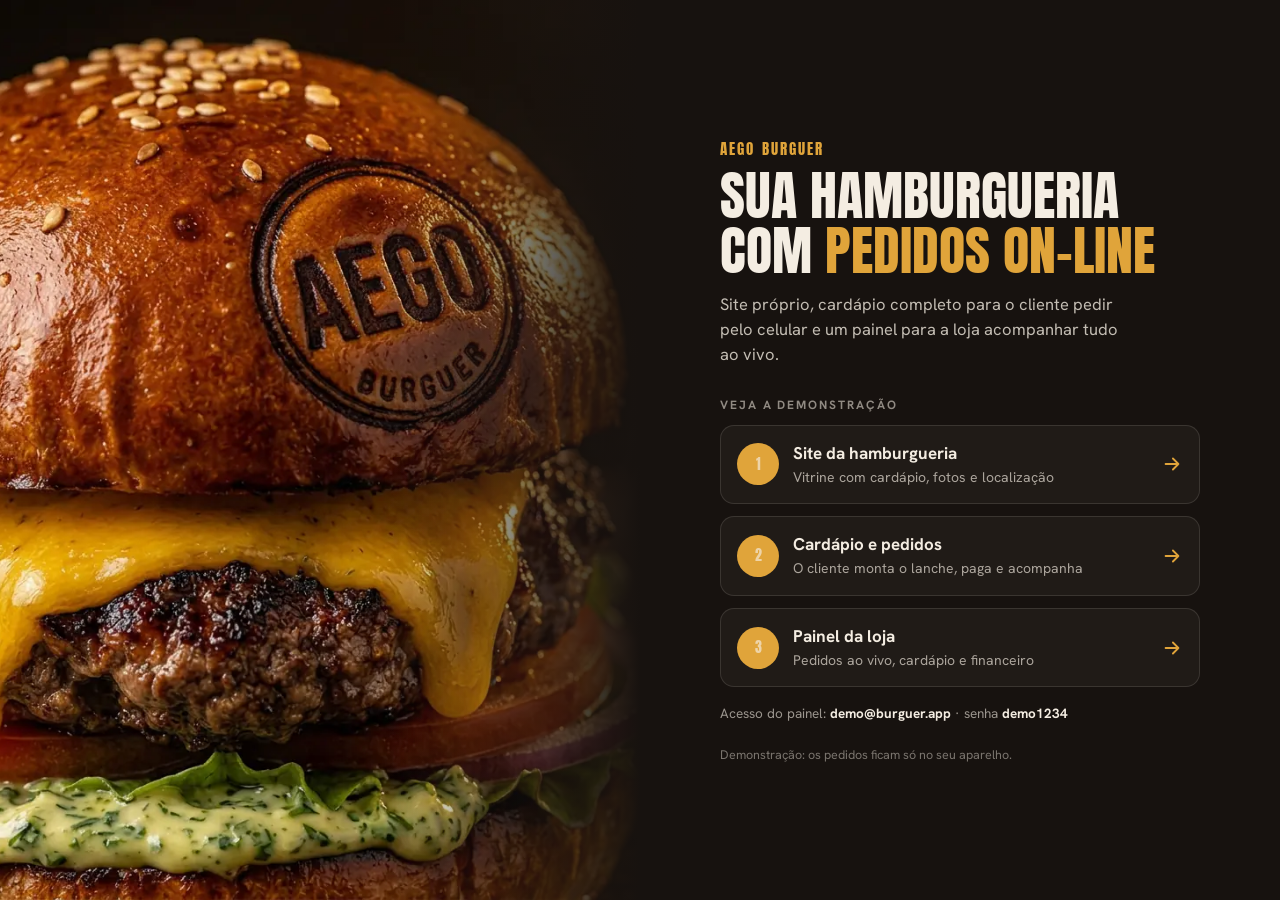
==== index.html @ 02b7fad6 "AEGO Burguer: entrada com os 3 sites + demo (site, cardápio e painel)" ====
<!doctype html>
<html lang="pt-BR">
<head>
<meta charset="utf-8">
<meta name="viewport" content="width=device-width,initial-scale=1,viewport-fit=cover">
<title>AEGO Burguer · Site, cardápio e pedidos para hamburguerias</title>
<meta name="description" content="Site próprio, cardápio com pedidos on-line e painel da loja para a sua hamburgueria.">
<meta name="theme-color" content="#17120f">
<link rel="icon" href="/demo/icons/favicon-32.png" sizes="32x32" type="image/png">
<link rel="apple-touch-icon" href="/demo/icons/apple-touch-icon.png">
<meta property="og:title" content="AEGO Burguer">
<meta property="og:description" content="Site, cardápio com pedidos e painel da loja para hamburguerias.">
<meta property="og:image" content="/demo/img/hero-aego.webp">
<link rel="preload" href="/demo/img/hero-aego-m.webp" as="image" fetchpriority="high">
<link rel="preload" href="/demo/fonts/anton.woff2" as="font" type="font/woff2" crossorigin>
<style>
@font-face{font-family:"Anton";src:url(/demo/fonts/anton.woff2) format("woff2");font-display:swap}
@font-face{font-family:"Hanken Grotesk";src:url(/demo/fonts/hanken-grotesk.woff2) format("woff2");font-weight:100 900;font-display:swap}
:root{--amb:#e0a43a;--carvao:#17120f;--creme:#f4ede2;--ease:cubic-bezier(.2,.8,.2,1)}
*{box-sizing:border-box;margin:0;padding:0}
html,body{background:var(--carvao)}
body{font-family:"Hanken Grotesk",system-ui,sans-serif;color:var(--creme);min-height:100vh;overflow-x:hidden;-webkit-font-smoothing:antialiased}
a{color:inherit;text-decoration:none}
.capa{position:relative;width:100%;max-width:560px;margin:0 auto;aspect-ratio:1/1;overflow:hidden}
.capa .flut{position:absolute;inset:0;animation:flut 7s ease-in-out infinite alternate}
.capa img{width:100%;height:100%;object-fit:cover;display:block}
.capa::after{content:"";position:absolute;inset:0;pointer-events:none;background:linear-gradient(180deg,rgba(23,18,15,.35),rgba(23,18,15,0) 30%,rgba(23,18,15,0) 62%,var(--carvao) 100%)}
@keyframes flut{from{transform:translate3d(0,-1.5%,0) scale(1.04)}to{transform:translate3d(0,1.5%,0) scale(1.04)}}
main{max-width:560px;margin:-56px auto 0;padding:0 22px calc(36px + env(safe-area-inset-bottom));position:relative}
.marca{font-family:"Anton",Impact,sans-serif;font-size:15px;letter-spacing:.14em;text-transform:uppercase;color:var(--amb)}
h1{font-family:"Anton",Impact,sans-serif;font-weight:400;font-size:clamp(38px,11vw,54px);line-height:1.02;margin:8px 0 14px;text-transform:uppercase}
h1 em{font-style:normal;color:var(--amb)}
.lede{font-size:16.5px;line-height:1.5;color:rgba(244,237,226,.78);max-width:46ch}
.sec{margin:30px 0 12px;font-size:12px;letter-spacing:.16em;text-transform:uppercase;color:rgba(244,237,226,.55);font-weight:700}
.cards{display:grid;gap:12px}
.card{display:flex;align-items:center;gap:14px;padding:16px;border:1px solid rgba(244,237,226,.12);background:rgba(244,237,226,.04);border-radius:14px;transition:transform .25s var(--ease),border-color .25s,background .25s}
.card:active{transform:scale(.985)}
@media (hover:hover){.card:hover{transform:translateY(-2px);border-color:rgba(224,164,58,.55);background:rgba(224,164,58,.07)}}
.n{flex:0 0 auto;width:42px;height:42px;border-radius:50%;display:grid;place-items:center;font-family:"Anton",Impact,sans-serif;font-size:19px;background:var(--amb);color:var(--carvao)}
.card div{flex:1;min-width:0}
.card b{display:block;font-size:17px;margin-bottom:2px}
.card span{font-size:14px;color:rgba(244,237,226,.66);line-height:1.4}
.seta{flex:0 0 auto;width:22px;height:22px;stroke:var(--amb);fill:none;stroke-width:2;stroke-linecap:round;stroke-linejoin:round}
.login{margin-top:16px;font-size:13.5px;color:rgba(244,237,226,.6);line-height:1.5}
.login code{font-family:inherit;color:var(--creme);font-weight:700}
small{display:block;margin-top:22px;font-size:12.5px;color:rgba(244,237,226,.45)}
.entra{opacity:0;transform:translateY(14px);animation:sobe .6s var(--ease) forwards;animation-delay:calc(var(--i,0)*80ms + 120ms)}
@keyframes sobe{to{opacity:1;transform:none}}
@media (min-width:900px){
 body{display:grid;grid-template-columns:1fr 1fr;align-items:center;min-height:100vh}
 .capa{max-width:none;height:100vh;aspect-ratio:auto}
 .capa::after{background:linear-gradient(90deg,rgba(23,18,15,0) 60%,var(--carvao) 100%)}
 main{margin:0 auto;padding:48px 40px}
}
@media (prefers-reduced-motion:reduce){.capa .flut,.entra{animation:none!important;opacity:1;transform:none}}
</style>
</head>
<body>
<div class="capa" aria-hidden="true"><div class="flut"><img src="/demo/img/hero-aego-m.webp" alt="" width="1024" height="1024" fetchpriority="high" decoding="async"></div></div>
<main>
  <p class="marca entra" style="--i:0">AEGO Burguer</p>
  <h1 class="entra" style="--i:1">Sua hamburgueria com <em>pedidos on-line</em></h1>
  <p class="lede entra" style="--i:2">Site próprio, cardápio completo para o cliente pedir pelo celular e um painel para a loja acompanhar tudo ao vivo.</p>
  <p class="sec entra" style="--i:3">Veja a demonstração</p>
  <nav class="cards">
    <a class="card entra" style="--i:4" href="/demo/"><span class="n">1</span><div><b>Site da hamburgueria</b><span>Vitrine com cardápio, fotos e localização</span></div><svg class="seta" viewBox="0 0 24 24" aria-hidden="true"><path d="M5 12h14M13 6l6 6-6 6"/></svg></a>
    <a class="card entra" style="--i:5" href="/demo/pedir.html"><span class="n">2</span><div><b>Cardápio e pedidos</b><span>O cliente monta o lanche, paga e acompanha</span></div><svg class="seta" viewBox="0 0 24 24" aria-hidden="true"><path d="M5 12h14M13 6l6 6-6 6"/></svg></a>
    <a class="card entra" style="--i:6" href="/demo/painel.html"><span class="n">3</span><div><b>Painel da loja</b><span>Pedidos ao vivo, cardápio e financeiro</span></div><svg class="seta" viewBox="0 0 24 24" aria-hidden="true"><path d="M5 12h14M13 6l6 6-6 6"/></svg></a>
  </nav>
  <p class="login entra" style="--i:7">Acesso do painel: <code>demo@burguer.app</code> · senha <code>demo1234</code></p>
  <small>Demonstração: os pedidos ficam só no seu aparelho.</small>
</main>
<script>
document.addEventListener('visibilitychange',function(){var f=document.querySelector('.capa .flut');if(f)f.style.animationPlayState=document.hidden?'paused':'running'});
</script>
</body>
</html>
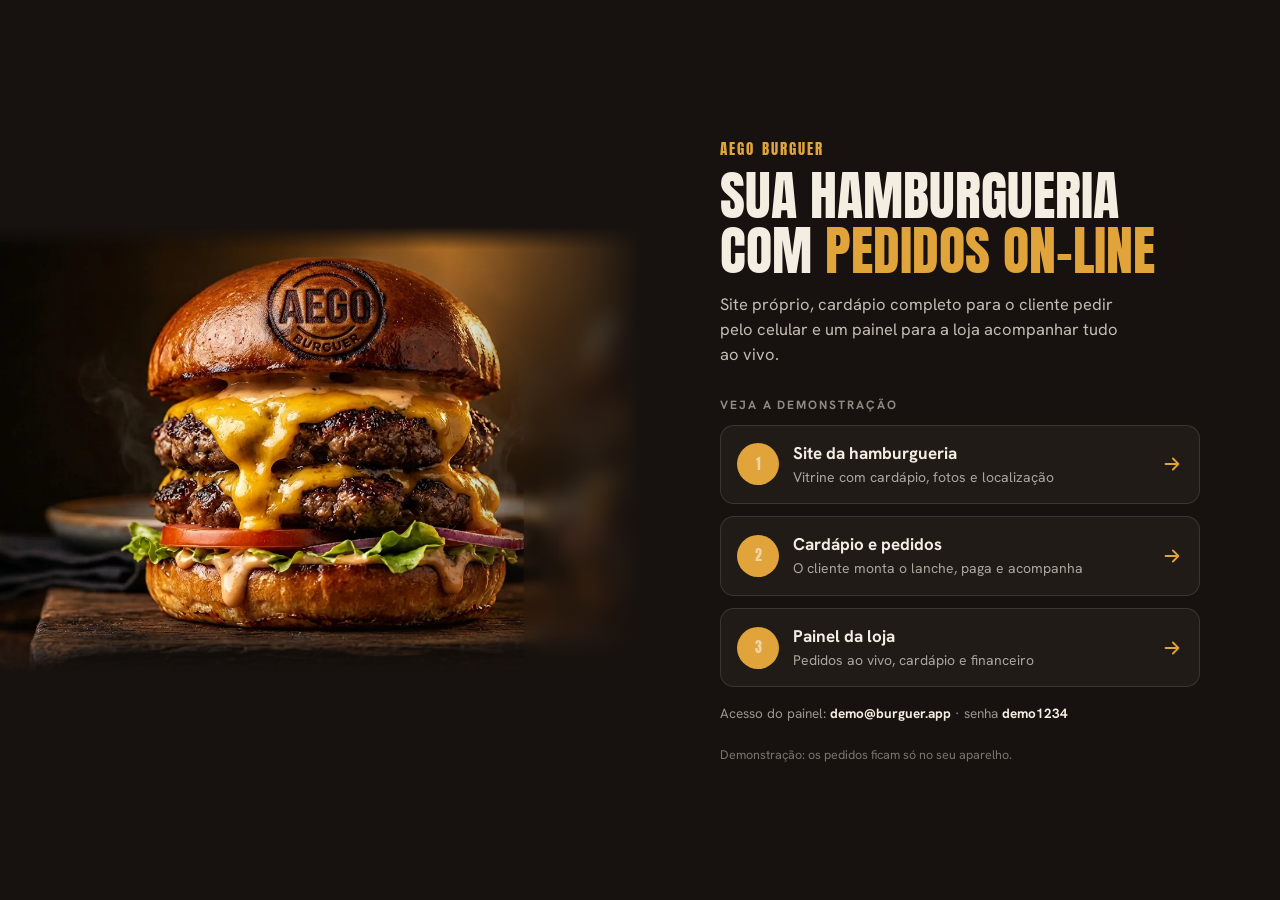
==== commit 75500a00: "v6: burger inteiro no topo (site, entrada e cardápio) em celular, tablet e PC; preços R$19 sem centa" ====
--- a/index.html
+++ b/index.html
@@ -21,12 +21,12 @@
 html,body{background:var(--carvao)}
 body{font-family:"Hanken Grotesk",system-ui,sans-serif;color:var(--creme);min-height:100vh;overflow-x:hidden;-webkit-font-smoothing:antialiased}
 a{color:inherit;text-decoration:none}
-.capa{position:relative;width:100%;max-width:560px;margin:0 auto;aspect-ratio:1/1;overflow:hidden}
-.capa .flut{position:absolute;inset:0;animation:flut 7s ease-in-out infinite alternate}
-.capa img{width:100%;height:100%;object-fit:cover;display:block}
+.capa{position:relative;width:100%;max-width:560px;margin:0 auto;aspect-ratio:1100/830;overflow:hidden}
+.capa .flut{position:absolute;inset:auto 0 0 0;aspect-ratio:1100/768;animation:flut 7s ease-in-out infinite alternate}
+.capa img{width:100%;height:100%;object-fit:cover;display:block;-webkit-mask-image:linear-gradient(180deg,transparent 0,#000 4%);mask-image:linear-gradient(180deg,transparent 0,#000 4%)}
 .capa::after{content:"";position:absolute;inset:0;pointer-events:none;background:linear-gradient(180deg,rgba(23,18,15,.35),rgba(23,18,15,0) 30%,rgba(23,18,15,0) 62%,var(--carvao) 100%)}
-@keyframes flut{from{transform:translate3d(0,-1.5%,0) scale(1.04)}to{transform:translate3d(0,1.5%,0) scale(1.04)}}
-main{max-width:560px;margin:-56px auto 0;padding:0 22px calc(36px + env(safe-area-inset-bottom));position:relative}
+@keyframes flut{from{transform:translate3d(0,-1%,0)}to{transform:translate3d(0,1.5%,0)}}
+main{max-width:560px;margin:-40px auto 0;padding:0 22px calc(36px + env(safe-area-inset-bottom));position:relative}
 .marca{font-family:"Anton",Impact,sans-serif;font-size:15px;letter-spacing:.14em;text-transform:uppercase;color:var(--amb)}
 h1{font-family:"Anton",Impact,sans-serif;font-weight:400;font-size:clamp(38px,11vw,54px);line-height:1.02;margin:8px 0 14px;text-transform:uppercase}
 h1 em{font-style:normal;color:var(--amb)}
@@ -48,15 +48,17 @@
 @keyframes sobe{to{opacity:1;transform:none}}
 @media (min-width:900px){
  body{display:grid;grid-template-columns:1fr 1fr;align-items:center;min-height:100vh}
- .capa{max-width:none;height:100vh;aspect-ratio:auto}
- .capa::after{background:linear-gradient(90deg,rgba(23,18,15,0) 60%,var(--carvao) 100%)}
+ .capa{max-width:none;height:100vh;aspect-ratio:auto;display:flex;align-items:center}
+ .capa .flut{position:relative;inset:auto;width:100%;aspect-ratio:1100/768}
+ .capa img{-webkit-mask-image:linear-gradient(180deg,transparent 0,#000 5%,#000 88%,transparent 100%);mask-image:linear-gradient(180deg,transparent 0,#000 5%,#000 88%,transparent 100%)}
+ .capa::after{background:linear-gradient(90deg,rgba(23,18,15,0) 70%,var(--carvao) 100%)}
  main{margin:0 auto;padding:48px 40px}
 }
 @media (prefers-reduced-motion:reduce){.capa .flut,.entra{animation:none!important;opacity:1;transform:none}}
 </style>
 </head>
 <body>
-<div class="capa" aria-hidden="true"><div class="flut"><img src="/demo/img/hero-aego-m.webp" alt="" width="1024" height="1024" fetchpriority="high" decoding="async"></div></div>
+<div class="capa" aria-hidden="true"><div class="flut"><img src="/demo/img/hero-aego-m.webp" alt="" width="1100" height="768" fetchpriority="high" decoding="async"></div></div>
 <main>
   <p class="marca entra" style="--i:0">AEGO Burguer</p>
   <h1 class="entra" style="--i:1">Sua hamburgueria com <em>pedidos on-line</em></h1>
